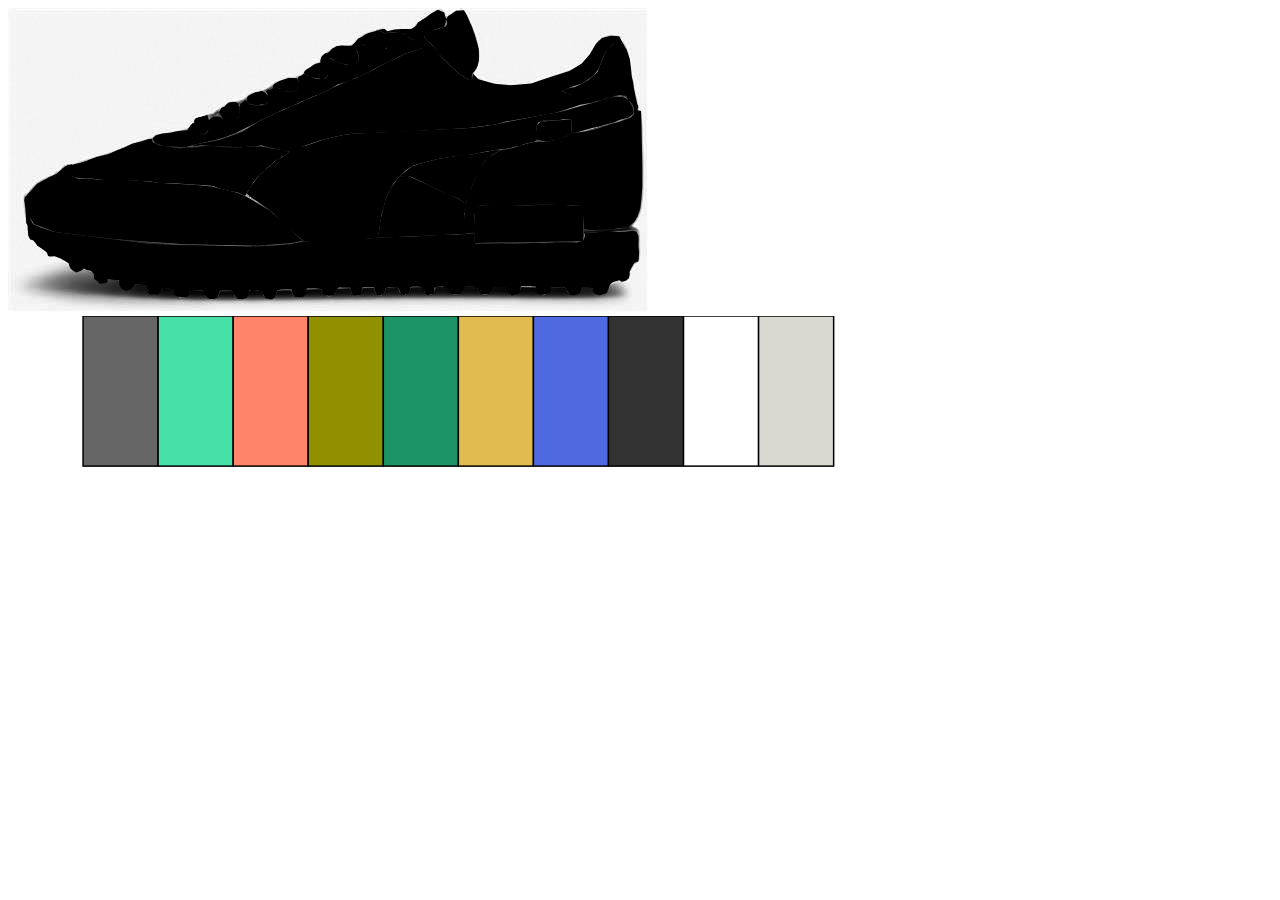
==== index.html @ 0f32d088 "works and looks cool, room for improvements" ====
<!DOCTYPE html>
<html lang="en">
  <head>
    <meta charset="UTF-8" />
    <meta http-equiv="X-UA-Compatible" content="IE=edge" />
    <meta name="viewport" content="width=device-width, initial-scale=1.0" />
    <title>Shoe Configurator</title>
    <link rel="stylesheet" href="style.css" />
  </head>
  <body>
    <section></section>
    <svg viewBox="0 0 842 200">
      <rect class="color_btn" x="50" width="50" height="100" fill="#666666" />
      <rect class="color_btn" x="100" width="50" height="100" fill="#46E0A8" />
      <rect class="color_btn" x="150" width="50" height="100" fill="#FF8469" />
      <rect class="color_btn" x="200" width="50" height="100" fill="#919100" />
      <rect class="color_btn" x="250" width="50" height="100" fill="#1C9465" />
      <rect class="color_btn" x="300" width="50" height="100" fill="#E0BB4F" />
      <rect class="color_btn" x="350" width="50" height="100" fill="#4F69E0" />
      <rect class="color_btn" x="400" width="50" height="100" fill="#333333" />
      <rect class="color_btn" x="450" width="50" height="100" fill="#FFFFFF" />
      <rect class="color_btn" x="500" width="50" height="100" fill="#D9D8D1" />
    </svg>
    <script src="script.js"></script>
  </body>
</html>
---- style.css ----
#shadow {
    pointer-events: none;
}

section {
    width: 50vw; 


}

.showpart {
    cursor: pointer;
}


.color_btn {
    cursor: pointer;
    stroke: black; 
}
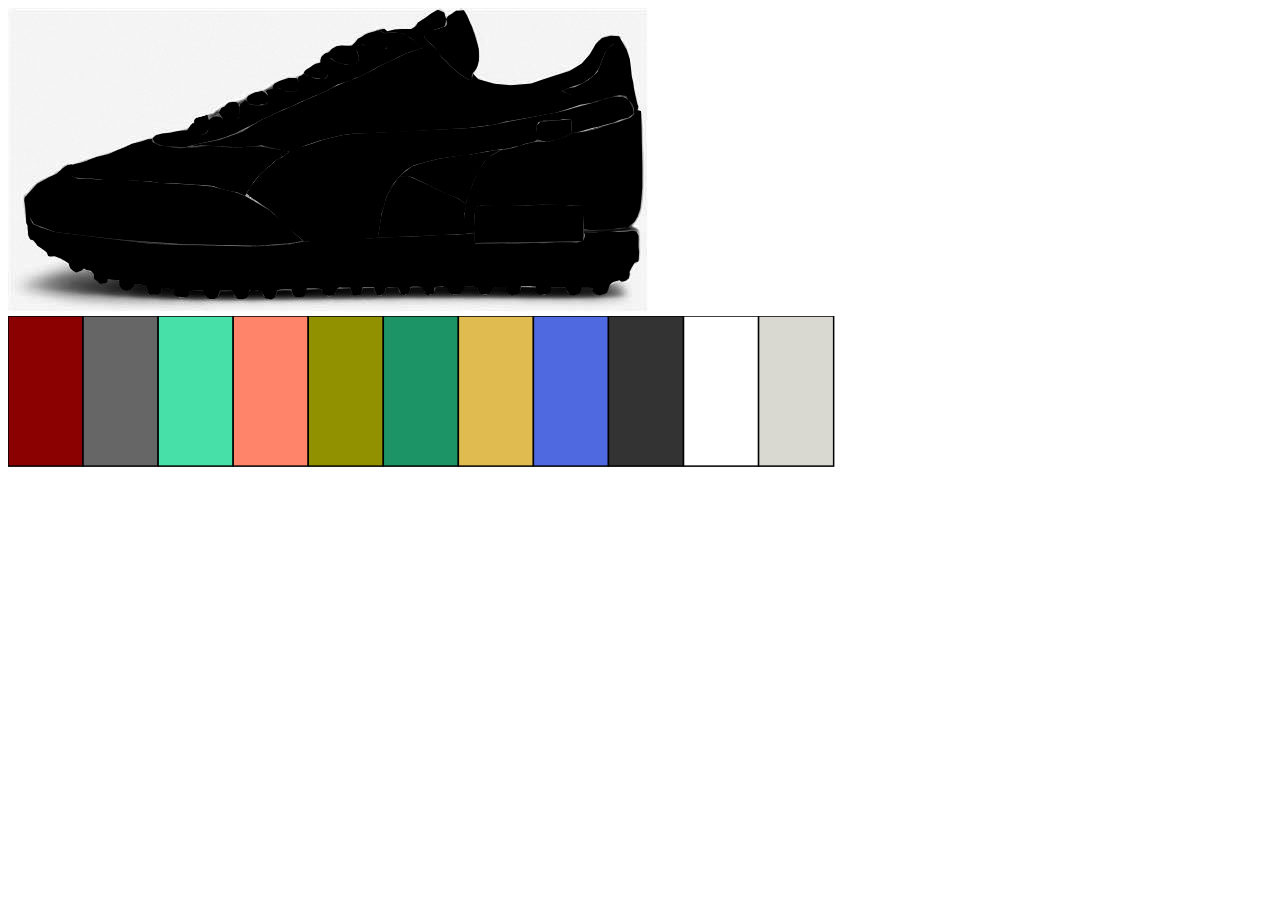
==== commit 12411736: "added another color" ====
--- a/index.html
+++ b/index.html
@@ -10,6 +10,7 @@
   <body>
     <section></section>
     <svg viewBox="0 0 842 200">
+      <rect class="color_btn" x="0" width="50" height="100" fill="#8B0000" />
       <rect class="color_btn" x="50" width="50" height="100" fill="#666666" />
       <rect class="color_btn" x="100" width="50" height="100" fill="#46E0A8" />
       <rect class="color_btn" x="150" width="50" height="100" fill="#FF8469" />
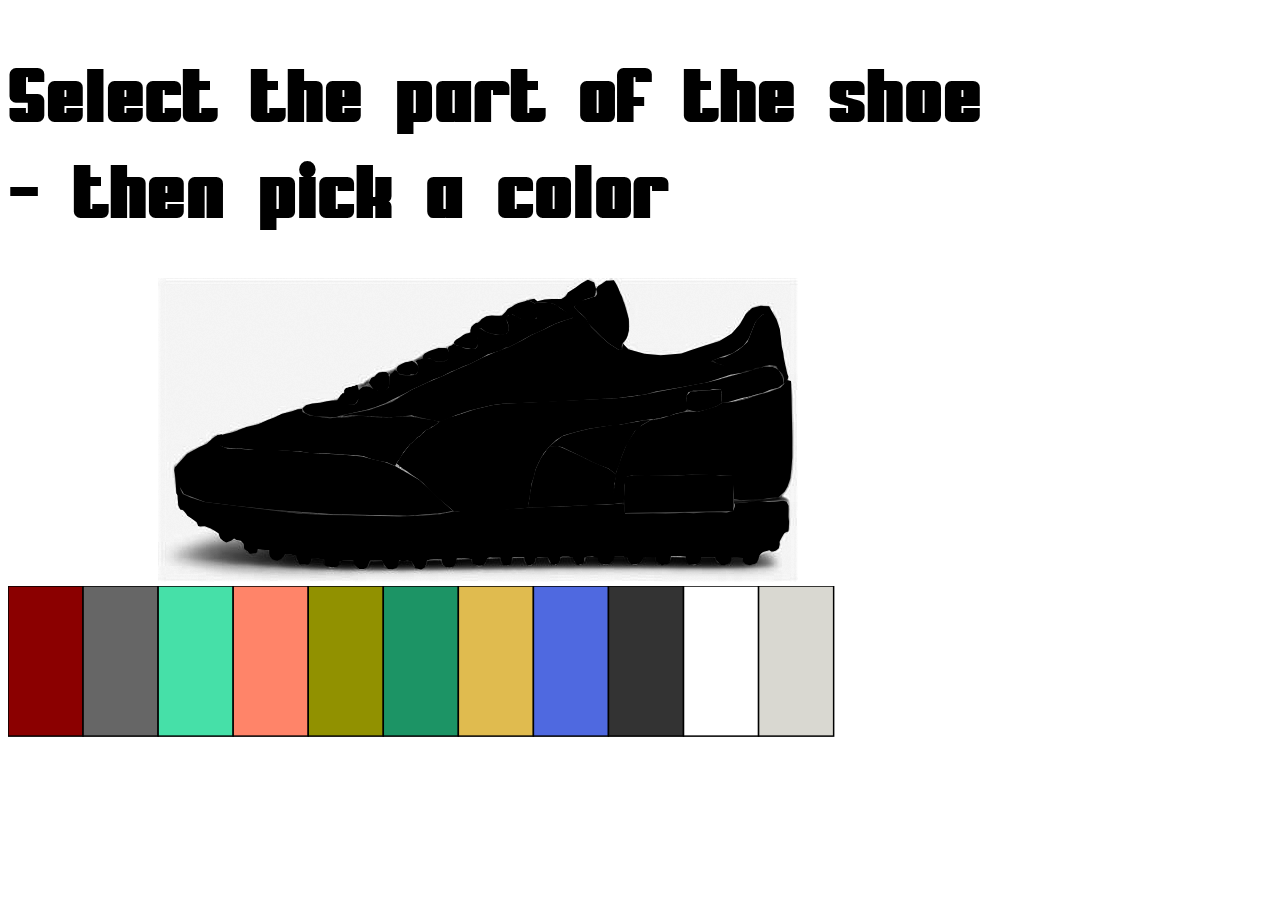
==== commit 8781fae0: "added some user friendlyness" ====
--- a/index.html
+++ b/index.html
@@ -8,6 +8,10 @@
     <link rel="stylesheet" href="style.css" />
   </head>
   <body>
+    <h1>
+      Select the part of the shoe <br />
+      - then pick a color
+    </h1>
     <section></section>
     <svg viewBox="0 0 842 200">
       <rect class="color_btn" x="0" width="50" height="100" fill="#8B0000" />
--- a/style.css
+++ b/style.css
@@ -1,11 +1,25 @@
+@font-face {
+    font-family: 'my_pumaregular';
+    src: url('webfontkit-20210302-101249/mypuma__-webfont.woff2') format('woff2'),
+         url('webfontkit-20210302-101249/mypuma__-webfont.woff') format('woff');
+    font-weight: normal;
+    font-style: normal;
+
+}
+
+h1 {
+    font-family: 'my_pumaregular';
+    font-size: 4rem;
+}
+
+
 #shadow {
     pointer-events: none;
 }
 
 section {
     width: 50vw; 
-
-
+    margin-left: 150px;
 }
 
 .showpart {
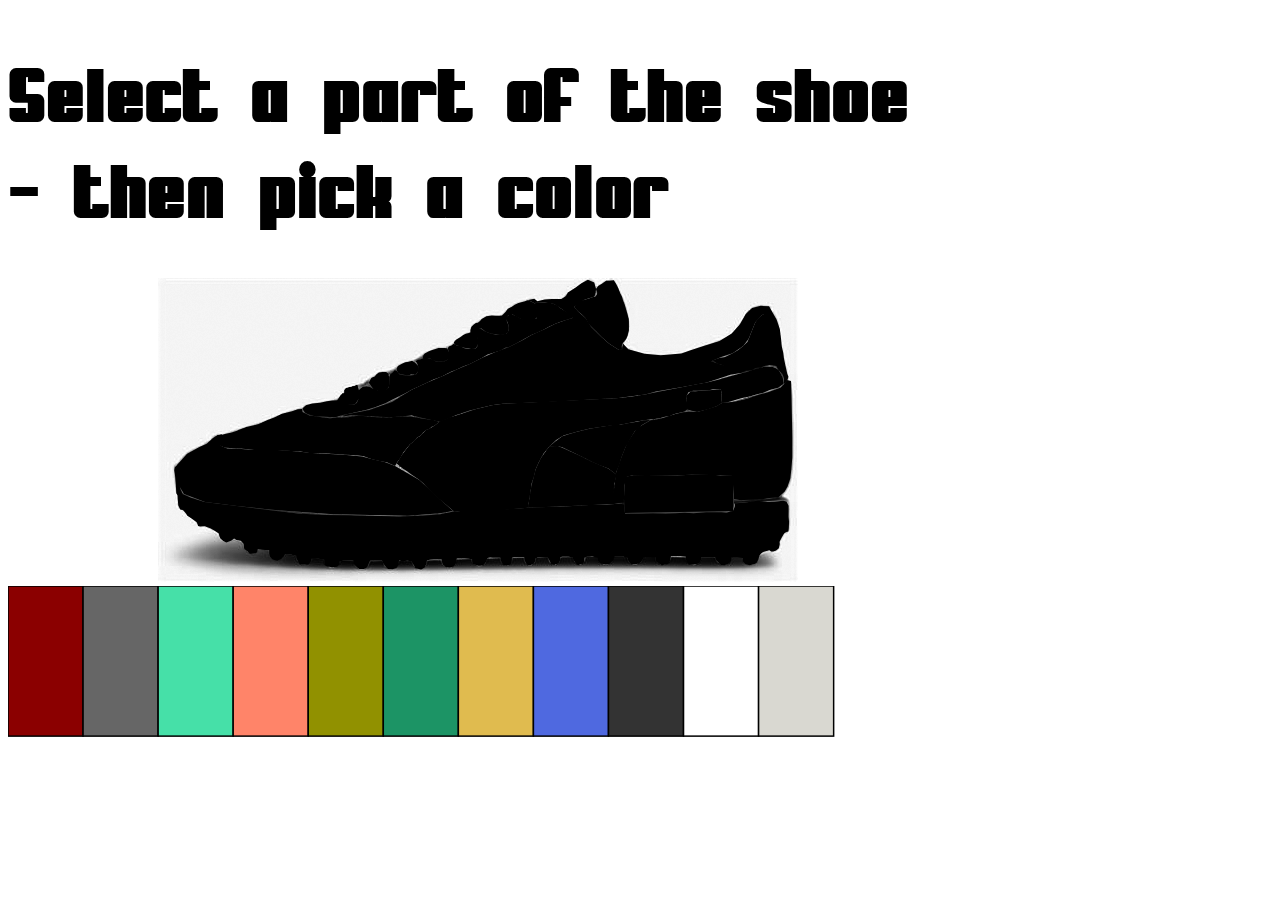
==== commit f2511150: "tiny tiny change in html" ====
--- a/index.html
+++ b/index.html
@@ -9,7 +9,7 @@
   </head>
   <body>
     <h1>
-      Select the part of the shoe <br />
+      Select a part of the shoe <br />
       - then pick a color
     </h1>
     <section></section>
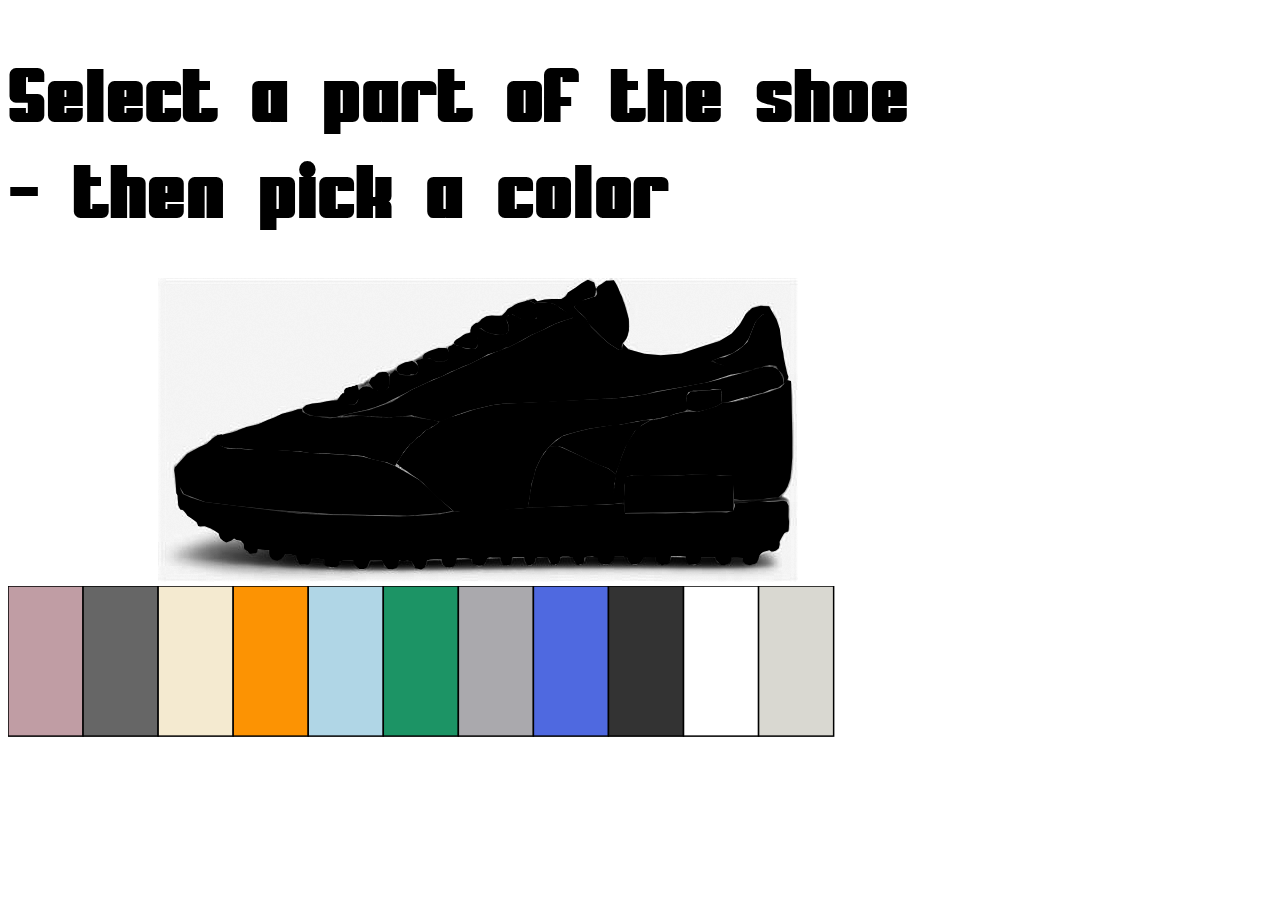
==== commit 25dea9ed: "changed the colors" ====
--- a/index.html
+++ b/index.html
@@ -6,6 +6,7 @@
     <meta name="viewport" content="width=device-width, initial-scale=1.0" />
     <title>Shoe Configurator</title>
     <link rel="stylesheet" href="style.css" />
+    <meta name="robots" content="noindex" />
   </head>
   <body>
     <h1>
@@ -14,13 +15,13 @@
     </h1>
     <section></section>
     <svg viewBox="0 0 842 200">
-      <rect class="color_btn" x="0" width="50" height="100" fill="#8B0000" />
+      <rect class="color_btn" x="0" width="50" height="100" fill="#c09da4" />
       <rect class="color_btn" x="50" width="50" height="100" fill="#666666" />
-      <rect class="color_btn" x="100" width="50" height="100" fill="#46E0A8" />
-      <rect class="color_btn" x="150" width="50" height="100" fill="#FF8469" />
-      <rect class="color_btn" x="200" width="50" height="100" fill="#919100" />
+      <rect class="color_btn" x="100" width="50" height="100" fill="#f4ead0" />
+      <rect class="color_btn" x="150" width="50" height="100" fill="#fc9303" />
+      <rect class="color_btn" x="200" width="50" height="100" fill="#b0d6e6" />
       <rect class="color_btn" x="250" width="50" height="100" fill="#1C9465" />
-      <rect class="color_btn" x="300" width="50" height="100" fill="#E0BB4F" />
+      <rect class="color_btn" x="300" width="50" height="100" fill="#aaa9ad" />
       <rect class="color_btn" x="350" width="50" height="100" fill="#4F69E0" />
       <rect class="color_btn" x="400" width="50" height="100" fill="#333333" />
       <rect class="color_btn" x="450" width="50" height="100" fill="#FFFFFF" />
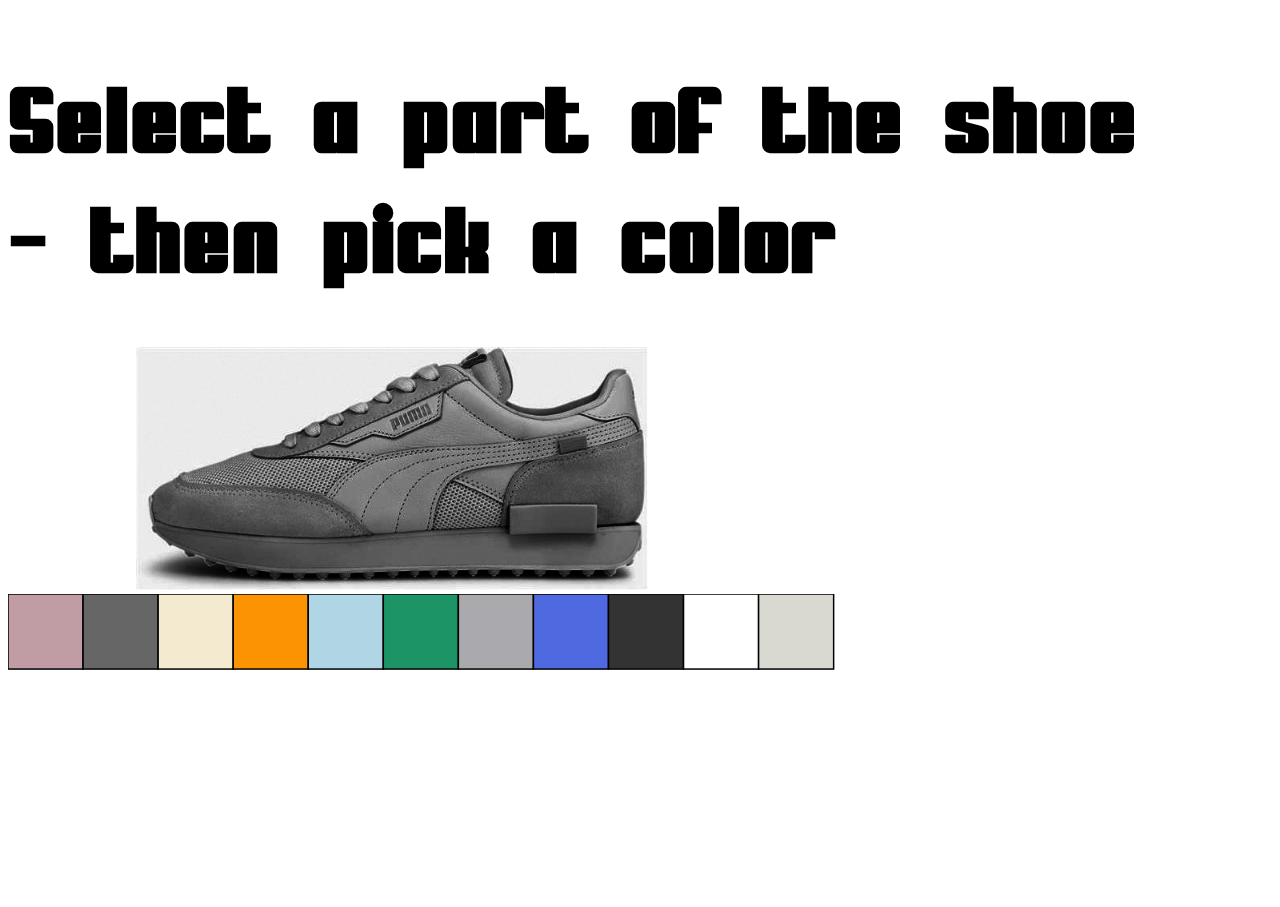
==== commit ce496e25: "added a couple of animations and made it a little prettier" ====
--- a/index.html
+++ b/index.html
@@ -14,18 +14,18 @@
       - then pick a color
     </h1>
     <section></section>
-    <svg viewBox="0 0 842 200">
-      <rect class="color_btn" x="0" width="50" height="100" fill="#c09da4" />
-      <rect class="color_btn" x="50" width="50" height="100" fill="#666666" />
-      <rect class="color_btn" x="100" width="50" height="100" fill="#f4ead0" />
-      <rect class="color_btn" x="150" width="50" height="100" fill="#fc9303" />
-      <rect class="color_btn" x="200" width="50" height="100" fill="#b0d6e6" />
-      <rect class="color_btn" x="250" width="50" height="100" fill="#1C9465" />
-      <rect class="color_btn" x="300" width="50" height="100" fill="#aaa9ad" />
-      <rect class="color_btn" x="350" width="50" height="100" fill="#4F69E0" />
-      <rect class="color_btn" x="400" width="50" height="100" fill="#333333" />
-      <rect class="color_btn" x="450" width="50" height="100" fill="#FFFFFF" />
-      <rect class="color_btn" x="500" width="50" height="100" fill="#D9D8D1" />
+    <svg viewBox="0 0 842 200" id="colors">
+      <rect class="color_btn" x="0" width="50" height="50" fill="#c09da4" />
+      <rect class="color_btn" x="50" width="50" height="50" fill="#666666" />
+      <rect class="color_btn" x="100" width="50" height="50" fill="#f4ead0" />
+      <rect class="color_btn" x="150" width="50" height="50" fill="#fc9303" />
+      <rect class="color_btn" x="200" width="50" height="50" fill="#b0d6e6" />
+      <rect class="color_btn" x="250" width="50" height="50" fill="#1C9465" />
+      <rect class="color_btn" x="300" width="50" height="50" fill="#aaa9ad" />
+      <rect class="color_btn" x="350" width="50" height="50" fill="#4F69E0" />
+      <rect class="color_btn" x="400" width="50" height="50" fill="#333333" />
+      <rect class="color_btn" x="450" width="50" height="50" fill="#FFFFFF" />
+      <rect class="color_btn" x="500" width="50" height="50" fill="#D9D8D1" />
     </svg>
     <script src="script.js"></script>
   </body>
--- a/style.css
+++ b/style.css
@@ -7,9 +7,39 @@
 
 }
 
+.loaded {
+    animation-name: load;
+    animation-iteration-count: 1;
+    animation-fill-mode: none;
+    animation-timing-function: cubic-bezier(.17,.67,.83,.67);
+    animation-duration: 3s;
+    transform-origin: 50% 50%;
+    transform-box: fill-box;
+}
+
+@keyframes load {
+0% {
+    opacity: 0;
+}
+
+70% {
+    opacity: 5;
+}
+
+100% {
+    opacity: 100;
+}
+}
+
+
+
+g {
+    fill: transparent; 
+}
+
 h1 {
     font-family: 'my_pumaregular';
-    font-size: 4rem;
+    font-size: 5rem;
 }
 
 
@@ -18,16 +48,61 @@
 }
 
 section {
-    width: 50vw; 
-    margin-left: 150px;
+    width: 40vw; 
+    margin-left: 10vw;
 }
 
 .showpart {
     cursor: pointer;
 }
 
+.hover {
+    animation-name: pulse; 
+    animation-iteration-count: infinite;
+    animation-fill-mode: none;
+    animation-timing-function: ease-in-out;
+    animation-duration: 0.5s;
+    transform-origin: 50% 50%;
+    transform-box: fill-box;
+}
+
+@keyframes pulse {
+    0%{
+        transform: scale(1)
+    }
+
+    50% {
+        transform: scale(1.05);
+    }
+
+    100%{
+        transform: scale(1);
+    }
+}
+
 
 .color_btn {
     cursor: pointer;
     stroke: black; 
-}+    
+}
+
+.scale_colors {
+    animation-name: scale_colors;
+    animation-iteration-count: 1;
+    animation-duration: 2s;
+    animation-timing-function: ease-in-out;
+    transform-origin: 50% 50%;
+    transform-box: fill-box;
+}
+
+
+@keyframes scale_colors {
+    0% {
+        transform: scaleY(0);
+    }
+
+    100% {
+        transform: scaleY(1);
+    }
+}
